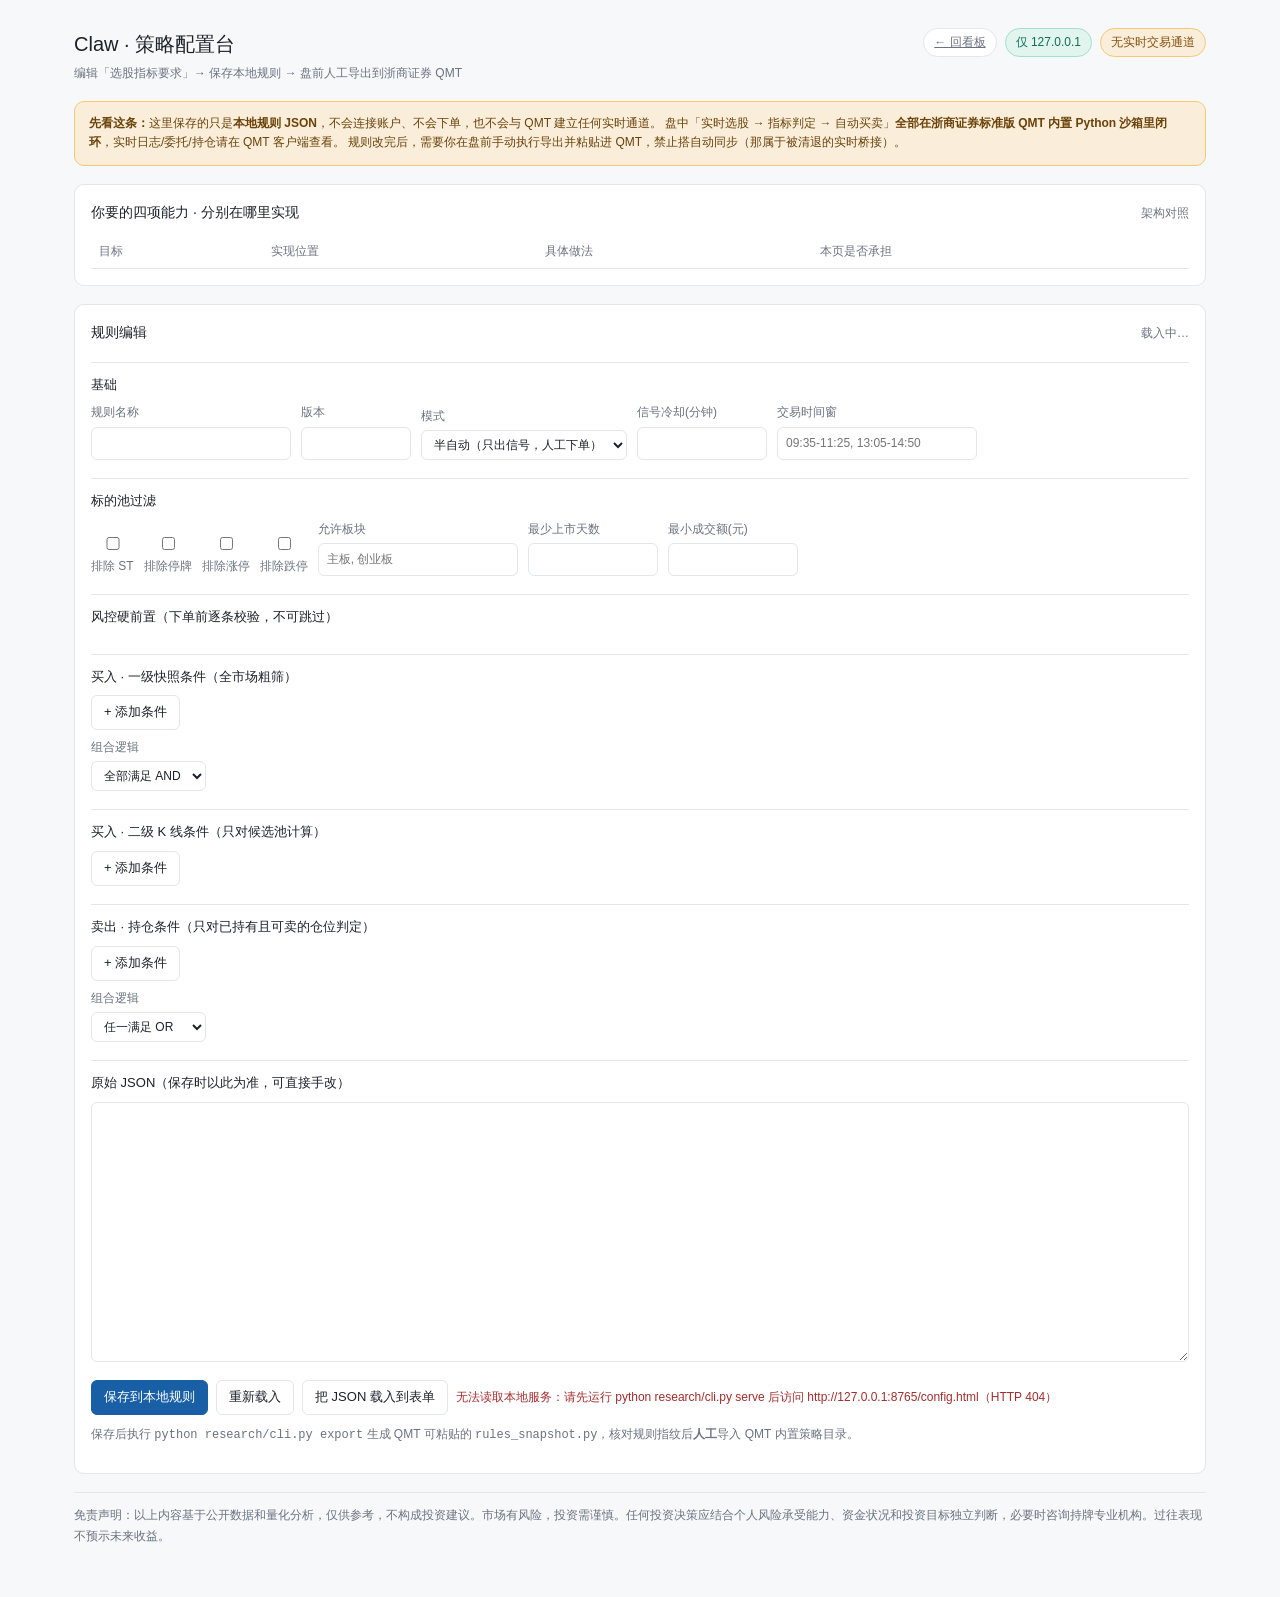
==== research/web/config.html @ 2687427f "Initial import: Claw research layer + QMT sandbox execution layer - shared/: pure strategy core shar" ====
<!DOCTYPE html>
<html lang="zh-CN">
<head>
<meta charset="utf-8">
<meta name="viewport" content="width=device-width, initial-scale=1">
<title>Claw · 策略配置台</title>
<link rel="stylesheet" href="style.css">
<style>
.notice.warn{background:var(--amber-soft);border-color:#fac775;color:#6b420a}
.row{display:flex;gap:10px;flex-wrap:wrap;align-items:flex-end;margin-bottom:10px}
.row label{display:flex;flex-direction:column;gap:4px;font-size:12px;color:var(--muted)}
.row input,.row select,textarea{font:inherit;color:var(--text);background:#fff;border:1px solid var(--border);border-radius:6px;padding:6px 8px}
.row input[type=number]{width:130px}
.row input[type=text]{width:200px}
.row input.short{width:110px}
.cond{display:grid;grid-template-columns:1fr 130px 1fr 34px;gap:8px;margin-bottom:6px;align-items:center}
.cond select,.cond input{font:inherit;color:var(--text);background:#fff;border:1px solid var(--border);border-radius:6px;padding:5px 7px;width:100%}
.btn{font:inherit;cursor:pointer;border:1px solid var(--border);background:#fff;color:var(--text);border-radius:6px;padding:6px 12px}
.btn.primary{background:var(--blue);border-color:var(--blue);color:#fff}
.btn.danger{color:var(--red)}
.btn:hover{filter:brightness(.97)}
.actions{display:flex;gap:8px;flex-wrap:wrap;align-items:center;margin-top:12px}
#msg{font-size:12px;color:var(--muted)}
textarea{width:100%;min-height:260px;font-family:Consolas,Monaco,monospace;font-size:12px;line-height:1.5;white-space:pre;overflow:auto}
.cap td{white-space:normal;vertical-align:top}
.cap .where{color:var(--blue);font-weight:500}
.tag.no{background:var(--red-soft);color:var(--red)}
.tag.yes{background:var(--teal-soft);color:var(--teal)}
.subhead{font-size:13px;font-weight:500;margin:18px 0 8px;padding-top:12px;border-top:1px solid var(--border)}
.subhead:first-child{border-top:none;margin-top:0;padding-top:0}
</style>
</head>
<body>
<div class="wrap">
  <header class="top">
    <div>
      <h1>Claw · 策略配置台</h1>
      <p class="sub">编辑「选股指标要求」→ 保存本地规则 → 盘前人工导出到浙商证券 QMT</p>
    </div>
    <div class="badges">
      <a class="badge" href="index.html">← 回看板</a>
      <span class="badge ok">仅 127.0.0.1</span>
      <span class="badge warn">无实时交易通道</span>
    </div>
  </header>

  <div class="notice warn">
    <strong>先看这条：</strong>这里保存的只是<b>本地规则 JSON</b>，不会连接账户、不会下单，也不会与 QMT 建立任何实时通道。
    盘中「实时选股 → 指标判定 → 自动买卖」<b>全部在浙商证券标准版 QMT 内置 Python 沙箱里闭环</b>，实时日志/委托/持仓请在 QMT 客户端查看。
    规则改完后，需要你在盘前手动执行导出并粘贴进 QMT，禁止搭自动同步（那属于被清退的实时桥接）。
  </div>

  <section class="card">
    <div class="card-head"><h2>你要的四项能力 · 分别在哪里实现</h2><span class="hint">架构对照</span></div>
    <div class="table-wrap"><table class="cap" id="cap"><thead><tr><th>目标</th><th>实现位置</th><th>具体做法</th><th>本页是否承担</th></tr></thead><tbody></tbody></table></div>
  </section>

  <section class="card">
    <div class="card-head"><h2>规则编辑</h2><span class="hint" id="digest">载入中…</span></div>

    <div class="subhead">基础</div>
    <div class="row">
      <label>规则名称<input type="text" id="f-name"></label>
      <label>版本<input type="text" class="short" id="f-version"></label>
      <label>模式
        <select id="f-mode">
          <option value="semi_auto">半自动（只出信号，人工下单）</option>
          <option value="full_auto">全自动（需 QMT 内另行开启）</option>
          <option value="off">停用</option>
        </select>
      </label>
      <label>信号冷却(分钟)<input type="number" id="f-cooldown" min="0"></label>
      <label>交易时间窗<input type="text" id="f-windows" placeholder="09:35-11:25, 13:05-14:50"></label>
    </div>

    <div class="subhead">标的池过滤</div>
    <div class="row">
      <label><input type="checkbox" id="f-ex-st"> 排除 ST</label>
      <label><input type="checkbox" id="f-ex-susp"> 排除停牌</label>
      <label><input type="checkbox" id="f-ex-up"> 排除涨停</label>
      <label><input type="checkbox" id="f-ex-down"> 排除跌停</label>
      <label>允许板块<input type="text" id="f-boards" placeholder="主板, 创业板"></label>
      <label>最少上市天数<input type="number" id="f-days" min="0"></label>
      <label>最小成交额(元)<input type="number" id="f-minamount" min="0" step="1000000"></label>
    </div>

    <div class="subhead">风控硬前置（下单前逐条校验，不可跳过）</div>
    <div class="row" id="risk-row"></div>

    <div class="subhead">买入 · 一级快照条件（全市场粗筛）</div>
    <div id="buy-cond"></div>
    <button class="btn" data-add="buy-cond">+ 添加条件</button>
    <div class="row" style="margin-top:8px">
      <label>组合逻辑<select id="f-buy-logic"><option value="AND">全部满足 AND</option><option value="OR">任一满足 OR</option></select></label>
    </div>

    <div class="subhead">买入 · 二级 K 线条件（只对候选池计算）</div>
    <div id="buy-precision"></div>
    <button class="btn" data-add="buy-precision">+ 添加条件</button>

    <div class="subhead">卖出 · 持仓条件（只对已持有且可卖的仓位判定）</div>
    <div id="sell-cond"></div>
    <button class="btn" data-add="sell-cond">+ 添加条件</button>
    <div class="row" style="margin-top:8px">
      <label>组合逻辑<select id="f-sell-logic"><option value="OR">任一满足 OR</option><option value="AND">全部满足 AND</option></select></label>
    </div>

    <div class="subhead">原始 JSON（保存时以此为准，可直接手改）</div>
    <textarea id="raw" spellcheck="false"></textarea>
    <div class="actions">
      <button class="btn primary" id="save">保存到本地规则</button>
      <button class="btn" id="reload">重新载入</button>
      <button class="btn" id="from-json">把 JSON 载入到表单</button>
      <span id="msg"></span>
    </div>
    <p class="hint" style="margin-top:10px">保存后执行 <code>python research/cli.py export</code> 生成 QMT 可粘贴的 <code>rules_snapshot.py</code>，核对规则指纹后<strong>人工</strong>导入 QMT 内置策略目录。</p>
  </section>

  <footer><p class="disclaimer">免责声明：以上内容基于公开数据和量化分析，仅供参考，不构成投资建议。市场有风险，投资需谨慎。任何投资决策应结合个人风险承受能力、资金状况和投资目标独立判断，必要时咨询持牌专业机构。过往表现不预示未来收益。</p></footer>
</div>
<script src="config.js"></script>
</body>
</html>
---- research/web/style.css ----
:root{--bg:#f7f8fa;--surface:#ffffff;--border:#e3e6eb;--text:#1d2129;--muted:#6b7280;--blue:#185fa5;--blue-soft:#e6f1fb;--teal:#0f6e56;--teal-soft:#e1f5ee;--amber:#854f0b;--amber-soft:#faeeda;--red:#a32d2d;--red-soft:#fcebeb}
*{box-sizing:border-box}
body{margin:0;background:var(--bg);color:var(--text);font-family:-apple-system,BlinkMacSystemFont,"Segoe UI","PingFang SC","Microsoft YaHei",sans-serif;font-size:13px;line-height:1.6}
.wrap{max-width:1180px;margin:0 auto;padding:28px 24px 40px}
.top{display:flex;justify-content:space-between;align-items:flex-start;gap:20px;flex-wrap:wrap;margin-bottom:18px}
h1{font-size:20px;font-weight:500;margin:0 0 4px}
h2{font-size:14px;font-weight:500;margin:0}
.sub,.hint{color:var(--muted);font-size:12px}
.sub{margin:0}
.badges{display:flex;gap:8px;flex-wrap:wrap}
.badge{display:inline-block;padding:4px 10px;border-radius:999px;border:1px solid var(--border);background:var(--surface);font-size:12px;color:var(--muted)}
.badge.ok{background:var(--teal-soft);border-color:#9fe1cb;color:var(--teal)}
.badge.warn{background:var(--amber-soft);border-color:#fac775;color:var(--amber)}
.notice{background:var(--blue-soft);border:1px solid #b5d4f4;color:#0c447c;border-radius:10px;padding:12px 14px;margin-bottom:18px;font-size:12px}
.kpis{display:grid;grid-template-columns:repeat(6,1fr);gap:12px;margin-bottom:18px}
.kpi{background:var(--surface);border:1px solid var(--border);border-radius:10px;padding:14px}
.kpi .label{color:var(--muted);font-size:12px;margin-bottom:6px}
.kpi .value{font-size:20px;font-weight:500;letter-spacing:-.2px}
.kpi .foot{color:var(--muted);font-size:11px;margin-top:4px}
.card{background:var(--surface);border:1px solid var(--border);border-radius:10px;padding:16px;margin-bottom:18px}
.card-head{display:flex;justify-content:space-between;align-items:baseline;gap:12px;margin-bottom:12px}
.card-head.spaced{margin-top:20px}
.grid{display:grid;grid-template-columns:1fr 1fr;gap:18px}
.chart{min-height:220px}
.chart svg{width:100%;height:auto;display:block}
.table-wrap{overflow:auto;max-height:300px}
table{width:100%;border-collapse:collapse;font-size:12px}
th{text-align:left;color:var(--muted);font-weight:400;padding:7px 8px;border-bottom:1px solid var(--border);position:sticky;top:0;background:var(--surface)}
td{padding:7px 8px;border-bottom:1px solid #f0f1f3;white-space:nowrap}
tr:last-child td{border-bottom:none}
.buy{color:var(--red);font-weight:500}
.sell{color:var(--teal);font-weight:500}
.tag{display:inline-block;padding:1px 7px;border-radius:5px;background:var(--blue-soft);color:var(--blue);font-size:11px}
.empty{color:var(--muted);padding:16px 8px;text-align:center}
.safety{list-style:none;padding:0;margin:0;font-size:12px}
.safety li{padding:5px 0;border-bottom:1px solid #f0f1f3;display:flex;justify-content:space-between}
.safety li:last-child{border:none}
.safety b{font-weight:500;color:var(--teal)}
#cap td{white-space:normal;vertical-align:top;line-height:1.55}
footer{margin-top:8px;color:var(--muted);font-size:12px}
.disclaimer{border-top:1px solid var(--border);padding-top:12px;line-height:1.7}
@media(max-width:900px){.kpis{grid-template-columns:repeat(3,1fr)}.grid{grid-template-columns:1fr}}
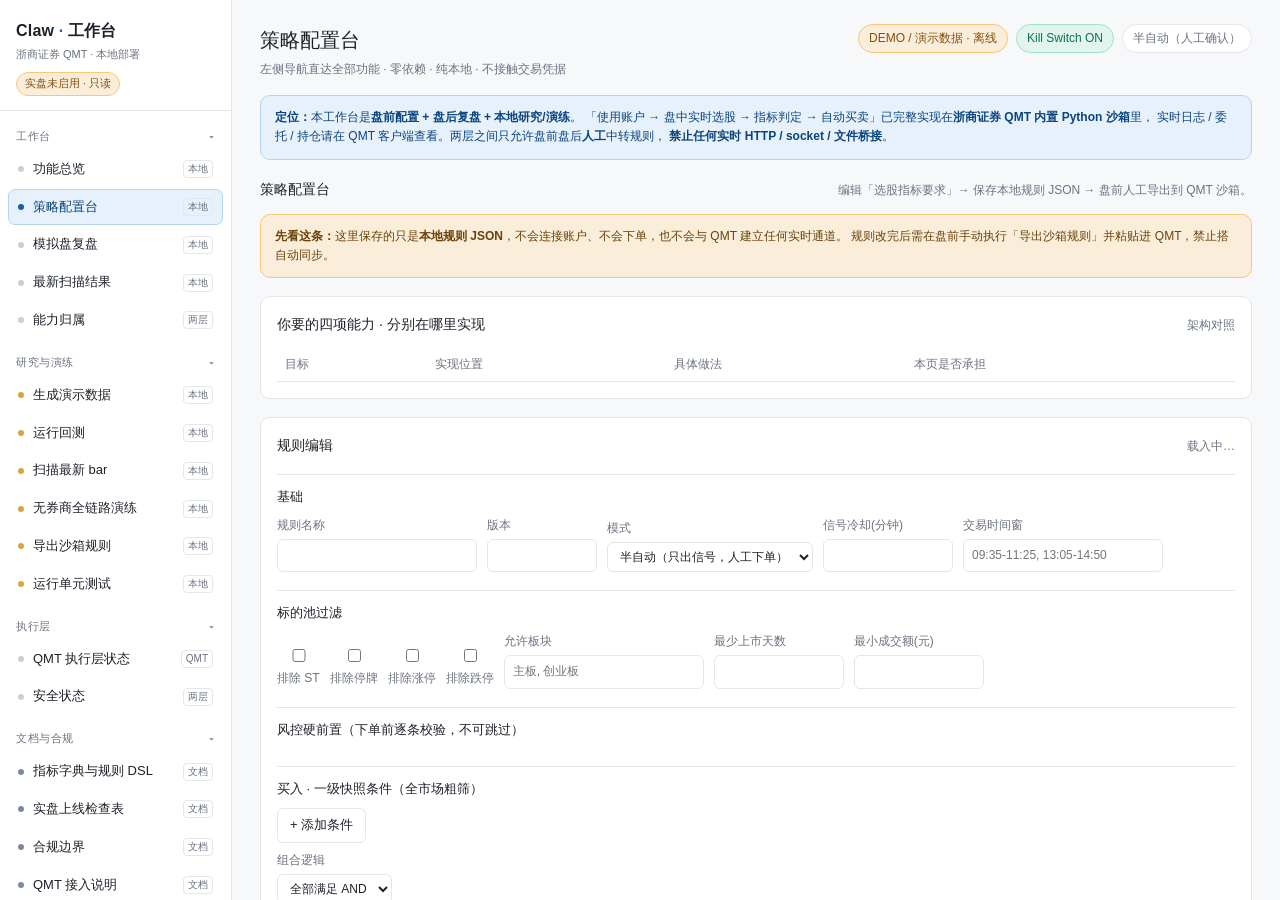
==== commit 9a73e3f3: "feat: add left-side feature navigation workbench - Merge the dashboard and strategy config pages int" ====
--- a/research/web/config.html
+++ b/research/web/config.html
@@ -3,121 +3,18 @@
 <head>
 <meta charset="utf-8">
 <meta name="viewport" content="width=device-width, initial-scale=1">
-<title>Claw · 策略配置台</title>
+<title>Claw · 策略配置台（已并入工作台）</title>
+<meta http-equiv="refresh" content="0; url=index.html#config">
 <link rel="stylesheet" href="style.css">
-<style>
-.notice.warn{background:var(--amber-soft);border-color:#fac775;color:#6b420a}
-.row{display:flex;gap:10px;flex-wrap:wrap;align-items:flex-end;margin-bottom:10px}
-.row label{display:flex;flex-direction:column;gap:4px;font-size:12px;color:var(--muted)}
-.row input,.row select,textarea{font:inherit;color:var(--text);background:#fff;border:1px solid var(--border);border-radius:6px;padding:6px 8px}
-.row input[type=number]{width:130px}
-.row input[type=text]{width:200px}
-.row input.short{width:110px}
-.cond{display:grid;grid-template-columns:1fr 130px 1fr 34px;gap:8px;margin-bottom:6px;align-items:center}
-.cond select,.cond input{font:inherit;color:var(--text);background:#fff;border:1px solid var(--border);border-radius:6px;padding:5px 7px;width:100%}
-.btn{font:inherit;cursor:pointer;border:1px solid var(--border);background:#fff;color:var(--text);border-radius:6px;padding:6px 12px}
-.btn.primary{background:var(--blue);border-color:var(--blue);color:#fff}
-.btn.danger{color:var(--red)}
-.btn:hover{filter:brightness(.97)}
-.actions{display:flex;gap:8px;flex-wrap:wrap;align-items:center;margin-top:12px}
-#msg{font-size:12px;color:var(--muted)}
-textarea{width:100%;min-height:260px;font-family:Consolas,Monaco,monospace;font-size:12px;line-height:1.5;white-space:pre;overflow:auto}
-.cap td{white-space:normal;vertical-align:top}
-.cap .where{color:var(--blue);font-weight:500}
-.tag.no{background:var(--red-soft);color:var(--red)}
-.tag.yes{background:var(--teal-soft);color:var(--teal)}
-.subhead{font-size:13px;font-weight:500;margin:18px 0 8px;padding-top:12px;border-top:1px solid var(--border)}
-.subhead:first-child{border-top:none;margin-top:0;padding-top:0}
-</style>
 </head>
 <body>
-<div class="wrap">
-  <header class="top">
-    <div>
-      <h1>Claw · 策略配置台</h1>
-      <p class="sub">编辑「选股指标要求」→ 保存本地规则 → 盘前人工导出到浙商证券 QMT</p>
-    </div>
-    <div class="badges">
-      <a class="badge" href="index.html">← 回看板</a>
-      <span class="badge ok">仅 127.0.0.1</span>
-      <span class="badge warn">无实时交易通道</span>
-    </div>
-  </header>
-
-  <div class="notice warn">
-    <strong>先看这条：</strong>这里保存的只是<b>本地规则 JSON</b>，不会连接账户、不会下单，也不会与 QMT 建立任何实时通道。
-    盘中「实时选股 → 指标判定 → 自动买卖」<b>全部在浙商证券标准版 QMT 内置 Python 沙箱里闭环</b>，实时日志/委托/持仓请在 QMT 客户端查看。
-    规则改完后，需要你在盘前手动执行导出并粘贴进 QMT，禁止搭自动同步（那属于被清退的实时桥接）。
+<div class="wrap" style="max-width:720px;margin:60px auto;padding:0 20px">
+  <div class="card">
+    <h1>策略配置台已并入工作台</h1>
+    <p class="hint">现在所有功能都在左侧导航栏里，配置台是其中一项。</p>
+    <p><a class="btn primary" href="index.html#config">打开工作台 → 策略配置台</a></p>
+    <p class="hint">若浏览器没有自动跳转，请点上面的按钮。旧地址仍可访问，会自动转到 <span class="mono">index.html#config</span>。</p>
   </div>
-
-  <section class="card">
-    <div class="card-head"><h2>你要的四项能力 · 分别在哪里实现</h2><span class="hint">架构对照</span></div>
-    <div class="table-wrap"><table class="cap" id="cap"><thead><tr><th>目标</th><th>实现位置</th><th>具体做法</th><th>本页是否承担</th></tr></thead><tbody></tbody></table></div>
-  </section>
-
-  <section class="card">
-    <div class="card-head"><h2>规则编辑</h2><span class="hint" id="digest">载入中…</span></div>
-
-    <div class="subhead">基础</div>
-    <div class="row">
-      <label>规则名称<input type="text" id="f-name"></label>
-      <label>版本<input type="text" class="short" id="f-version"></label>
-      <label>模式
-        <select id="f-mode">
-          <option value="semi_auto">半自动（只出信号，人工下单）</option>
-          <option value="full_auto">全自动（需 QMT 内另行开启）</option>
-          <option value="off">停用</option>
-        </select>
-      </label>
-      <label>信号冷却(分钟)<input type="number" id="f-cooldown" min="0"></label>
-      <label>交易时间窗<input type="text" id="f-windows" placeholder="09:35-11:25, 13:05-14:50"></label>
-    </div>
-
-    <div class="subhead">标的池过滤</div>
-    <div class="row">
-      <label><input type="checkbox" id="f-ex-st"> 排除 ST</label>
-      <label><input type="checkbox" id="f-ex-susp"> 排除停牌</label>
-      <label><input type="checkbox" id="f-ex-up"> 排除涨停</label>
-      <label><input type="checkbox" id="f-ex-down"> 排除跌停</label>
-      <label>允许板块<input type="text" id="f-boards" placeholder="主板, 创业板"></label>
-      <label>最少上市天数<input type="number" id="f-days" min="0"></label>
-      <label>最小成交额(元)<input type="number" id="f-minamount" min="0" step="1000000"></label>
-    </div>
-
-    <div class="subhead">风控硬前置（下单前逐条校验，不可跳过）</div>
-    <div class="row" id="risk-row"></div>
-
-    <div class="subhead">买入 · 一级快照条件（全市场粗筛）</div>
-    <div id="buy-cond"></div>
-    <button class="btn" data-add="buy-cond">+ 添加条件</button>
-    <div class="row" style="margin-top:8px">
-      <label>组合逻辑<select id="f-buy-logic"><option value="AND">全部满足 AND</option><option value="OR">任一满足 OR</option></select></label>
-    </div>
-
-    <div class="subhead">买入 · 二级 K 线条件（只对候选池计算）</div>
-    <div id="buy-precision"></div>
-    <button class="btn" data-add="buy-precision">+ 添加条件</button>
-
-    <div class="subhead">卖出 · 持仓条件（只对已持有且可卖的仓位判定）</div>
-    <div id="sell-cond"></div>
-    <button class="btn" data-add="sell-cond">+ 添加条件</button>
-    <div class="row" style="margin-top:8px">
-      <label>组合逻辑<select id="f-sell-logic"><option value="OR">任一满足 OR</option><option value="AND">全部满足 AND</option></select></label>
-    </div>
-
-    <div class="subhead">原始 JSON（保存时以此为准，可直接手改）</div>
-    <textarea id="raw" spellcheck="false"></textarea>
-    <div class="actions">
-      <button class="btn primary" id="save">保存到本地规则</button>
-      <button class="btn" id="reload">重新载入</button>
-      <button class="btn" id="from-json">把 JSON 载入到表单</button>
-      <span id="msg"></span>
-    </div>
-    <p class="hint" style="margin-top:10px">保存后执行 <code>python research/cli.py export</code> 生成 QMT 可粘贴的 <code>rules_snapshot.py</code>，核对规则指纹后<strong>人工</strong>导入 QMT 内置策略目录。</p>
-  </section>
-
-  <footer><p class="disclaimer">免责声明：以上内容基于公开数据和量化分析，仅供参考，不构成投资建议。市场有风险，投资需谨慎。任何投资决策应结合个人风险承受能力、资金状况和投资目标独立判断，必要时咨询持牌专业机构。过往表现不预示未来收益。</p></footer>
 </div>
-<script src="config.js"></script>
 </body>
 </html>
--- a/research/web/style.css
+++ b/research/web/style.css
@@ -1,17 +1,52 @@
-:root{--bg:#f7f8fa;--surface:#ffffff;--border:#e3e6eb;--text:#1d2129;--muted:#6b7280;--blue:#185fa5;--blue-soft:#e6f1fb;--teal:#0f6e56;--teal-soft:#e1f5ee;--amber:#854f0b;--amber-soft:#faeeda;--red:#a32d2d;--red-soft:#fcebeb}
+:root{--bg:#f7f8fa;--surface:#ffffff;--border:#e3e6eb;--text:#1d2129;--muted:#6b7280;--blue:#185fa5;--blue-soft:#e6f1fb;--teal:#0f6e56;--teal-soft:#e1f5ee;--amber:#854f0b;--amber-soft:#faeeda;--red:#a32d2d;--red-soft:#fcebeb;--sidebar:232px}
 *{box-sizing:border-box}
 body{margin:0;background:var(--bg);color:var(--text);font-family:-apple-system,BlinkMacSystemFont,"Segoe UI","PingFang SC","Microsoft YaHei",sans-serif;font-size:13px;line-height:1.6}
-.wrap{max-width:1180px;margin:0 auto;padding:28px 24px 40px}
-.top{display:flex;justify-content:space-between;align-items:flex-start;gap:20px;flex-wrap:wrap;margin-bottom:18px}
+
+/* ---------- 左侧功能导航栏 ---------- */
+.sidebar{position:fixed;left:0;top:0;bottom:0;width:var(--sidebar);background:var(--surface);border-right:1px solid var(--border);overflow-y:auto;z-index:20;display:flex;flex-direction:column}
+.brand{padding:18px 16px 14px;border-bottom:1px solid var(--border)}
+.brand .logo{font-size:16px;font-weight:600;letter-spacing:.2px}
+.brand .logo span{color:var(--blue)}
+.brand .tagline{color:var(--muted);font-size:11px;margin-top:2px}
+.brand .pill{display:inline-block;margin-top:9px;padding:2px 8px;border-radius:999px;background:var(--amber-soft);border:1px solid #fac775;color:var(--amber);font-size:11px}
+.nav{flex:1;padding:10px 8px 18px}
+.nav-group{margin-top:10px}
+.nav-group:first-child{margin-top:2px}
+.nav-title{width:100%;display:flex;justify-content:space-between;align-items:center;background:none;border:0;cursor:pointer;padding:6px 8px;color:var(--muted);font-size:11px;letter-spacing:.6px;text-transform:none;text-align:left}
+.nav-title:hover{color:var(--text)}
+.nav-title .chev{font-size:10px;transition:transform .15s}
+.nav-group.collapsed .chev{transform:rotate(-90deg)}
+.nav-group.collapsed .nav-items{display:none}
+.nav-items{display:block}
+.nav-item{display:flex;align-items:center;gap:9px;width:100%;padding:7px 9px;margin:1px 0;border:1px solid transparent;border-radius:7px;background:none;color:var(--text);font:inherit;text-align:left;cursor:pointer}
+.nav-item:hover{background:var(--bg)}
+.nav-item.active{background:var(--blue-soft);border-color:#b5d4f4;color:#0c447c;font-weight:500}
+.nav-item .dot{width:6px;height:6px;border-radius:50%;background:#c9cfd8;flex:none}
+.nav-item.active .dot{background:var(--blue)}
+.nav-item[data-usage=action] .dot{background:#d9a441}
+.nav-item[data-usage=doc] .dot{background:#7c8aa0}
+.nav-item .layer{margin-left:auto;font-size:10px;color:var(--muted);border:1px solid var(--border);border-radius:4px;padding:0 4px}
+.sidebar-foot{padding:10px 14px 14px;border-top:1px solid var(--border);color:var(--muted);font-size:11px;line-height:1.5}
+.sidebar-foot b{color:var(--teal);font-weight:500}
+
+/* ---------- 右侧主区 ---------- */
+.main{margin-left:var(--sidebar);padding:24px 28px 40px;max-width:1440px}
+.top{display:flex;justify-content:space-between;align-items:flex-start;gap:20px;flex-wrap:wrap;margin-bottom:16px}
 h1{font-size:20px;font-weight:500;margin:0 0 4px}
 h2{font-size:14px;font-weight:500;margin:0}
+h3{font-size:13px;font-weight:500;margin:16px 0 8px}
 .sub,.hint{color:var(--muted);font-size:12px}
 .sub{margin:0}
 .badges{display:flex;gap:8px;flex-wrap:wrap}
-.badge{display:inline-block;padding:4px 10px;border-radius:999px;border:1px solid var(--border);background:var(--surface);font-size:12px;color:var(--muted)}
+.badge{display:inline-block;padding:4px 10px;border-radius:999px;border:1px solid var(--border);background:var(--surface);font-size:12px;color:var(--muted);text-decoration:none}
 .badge.ok{background:var(--teal-soft);border-color:#9fe1cb;color:var(--teal)}
 .badge.warn{background:var(--amber-soft);border-color:#fac775;color:var(--amber)}
 .notice{background:var(--blue-soft);border:1px solid #b5d4f4;color:#0c447c;border-radius:10px;padding:12px 14px;margin-bottom:18px;font-size:12px}
+.notice.warn{background:var(--amber-soft);border-color:#fac775;color:#6b420a}
+.view{display:none}
+.view.active{display:block}
+.view-head{display:flex;justify-content:space-between;align-items:baseline;gap:12px;flex-wrap:wrap;margin-bottom:14px}
+.view-head .desc{color:var(--muted);font-size:12px;max-width:820px}
 .kpis{display:grid;grid-template-columns:repeat(6,1fr);gap:12px;margin-bottom:18px}
 .kpi{background:var(--surface);border:1px solid var(--border);border-radius:10px;padding:14px}
 .kpi .label{color:var(--muted);font-size:12px;margin-bottom:6px}
@@ -31,12 +66,68 @@
 .buy{color:var(--red);font-weight:500}
 .sell{color:var(--teal);font-weight:500}
 .tag{display:inline-block;padding:1px 7px;border-radius:5px;background:var(--blue-soft);color:var(--blue);font-size:11px}
+.tag.no{background:var(--red-soft);color:var(--red)}
+.tag.yes{background:var(--teal-soft);color:var(--teal)}
 .empty{color:var(--muted);padding:16px 8px;text-align:center}
 .safety{list-style:none;padding:0;margin:0;font-size:12px}
 .safety li{padding:5px 0;border-bottom:1px solid #f0f1f3;display:flex;justify-content:space-between}
 .safety li:last-child{border:none}
 .safety b{font-weight:500;color:var(--teal)}
-#cap td{white-space:normal;vertical-align:top;line-height:1.55}
+#cap td,.cap td{white-space:normal;vertical-align:top;line-height:1.55}
+.cap .where{color:var(--blue);font-weight:500}
 footer{margin-top:8px;color:var(--muted);font-size:12px}
 .disclaimer{border-top:1px solid var(--border);padding-top:12px;line-height:1.7}
-@media(max-width:900px){.kpis{grid-template-columns:repeat(3,1fr)}.grid{grid-template-columns:1fr}}
+
+/* ---------- 功能梳理卡片 ---------- */
+.feature-group{margin-bottom:18px}
+.feature-group h2{margin-bottom:10px}
+.feature-grid{display:grid;grid-template-columns:repeat(3,1fr);gap:12px}
+.feature-card{background:var(--surface);border:1px solid var(--border);border-radius:10px;padding:14px;display:flex;flex-direction:column;gap:6px}
+.feature-card .fc-head{display:flex;justify-content:space-between;align-items:center;gap:8px}
+.feature-card .fc-title{font-weight:500;font-size:13px}
+.feature-card .fc-desc{color:var(--muted);font-size:12px;flex:1}
+.feature-card .fc-foot{display:flex;justify-content:space-between;align-items:center;gap:8px;margin-top:4px}
+.feature-card .fc-kind{font-size:10px;color:var(--muted);border:1px solid var(--border);border-radius:4px;padding:0 5px}
+.feature-card button{align-self:flex-start}
+.layer-note{display:grid;grid-template-columns:repeat(3,1fr);gap:12px;margin-bottom:18px}
+.layer-note .card{margin:0}
+
+/* ---------- 配置台表单 ---------- */
+.row{display:flex;gap:10px;flex-wrap:wrap;align-items:flex-end;margin-bottom:10px}
+.row label{display:flex;flex-direction:column;gap:4px;font-size:12px;color:var(--muted)}
+.row input,.row select,textarea{font:inherit;color:var(--text);background:#fff;border:1px solid var(--border);border-radius:6px;padding:6px 8px}
+.row input[type=number]{width:130px}
+.row input[type=text]{width:200px}
+.row input.short{width:110px}
+.cond{display:grid;grid-template-columns:1fr 130px 1fr 34px;gap:8px;margin-bottom:6px;align-items:center}
+.cond select,.cond input{font:inherit;color:var(--text);background:#fff;border:1px solid var(--border);border-radius:6px;padding:5px 7px;width:100%}
+.btn{font:inherit;cursor:pointer;border:1px solid var(--border);background:#fff;color:var(--text);border-radius:6px;padding:6px 12px;text-decoration:none;display:inline-block}
+.btn.primary{background:var(--blue);border-color:var(--blue);color:#fff}
+.btn.danger{color:var(--red)}
+.btn:hover{filter:brightness(.97)}
+.btn:disabled{opacity:.55;cursor:wait}
+.actions{display:flex;gap:8px;flex-wrap:wrap;align-items:center;margin-top:12px}
+#msg{font-size:12px;color:var(--muted)}
+textarea{width:100%;min-height:260px;font-family:Consolas,Monaco,monospace;font-size:12px;line-height:1.5;white-space:pre;overflow:auto}
+.subhead{font-size:13px;font-weight:500;margin:18px 0 8px;padding-top:12px;border-top:1px solid var(--border)}
+.subhead:first-child{border-top:none;margin-top:0;padding-top:0}
+
+/* ---------- 运行结果 / 文档 / 状态 ---------- */
+pre.output{background:#fbfcfd;border:1px solid var(--border);border-radius:8px;padding:12px;margin:0;max-height:520px;overflow:auto;font-family:Consolas,Monaco,monospace;font-size:12px;line-height:1.55;white-space:pre-wrap;word-break:break-word}
+.doc-body{background:var(--surface);border:1px solid var(--border);border-radius:10px;padding:16px}
+pre.output.doc{background:#fff;border:0;max-height:640px;white-space:pre-wrap}
+.kv{width:100%;font-size:12px}
+.kv td:first-child{color:var(--muted);width:220px}
+.kv td{white-space:normal}
+.state-ok{color:var(--teal);font-weight:500}
+.state-bad{color:var(--red);font-weight:500}
+.steps{margin:0;padding-left:18px;font-size:12px;line-height:1.9}
+.mono{font-family:Consolas,Monaco,monospace;font-size:12px}
+@media(max-width:1100px){.feature-grid,.layer-note{grid-template-columns:repeat(2,1fr)}.kpis{grid-template-columns:repeat(3,1fr)}}
+@media(max-width:900px){
+  .sidebar{position:static;width:auto;height:auto;border-right:0;border-bottom:1px solid var(--border)}
+  .main{margin-left:0;padding:18px 16px 32px}
+  .nav{max-height:230px;overflow-y:auto}
+  .grid{grid-template-columns:1fr}
+  .feature-grid,.layer-note{grid-template-columns:1fr}
+}
